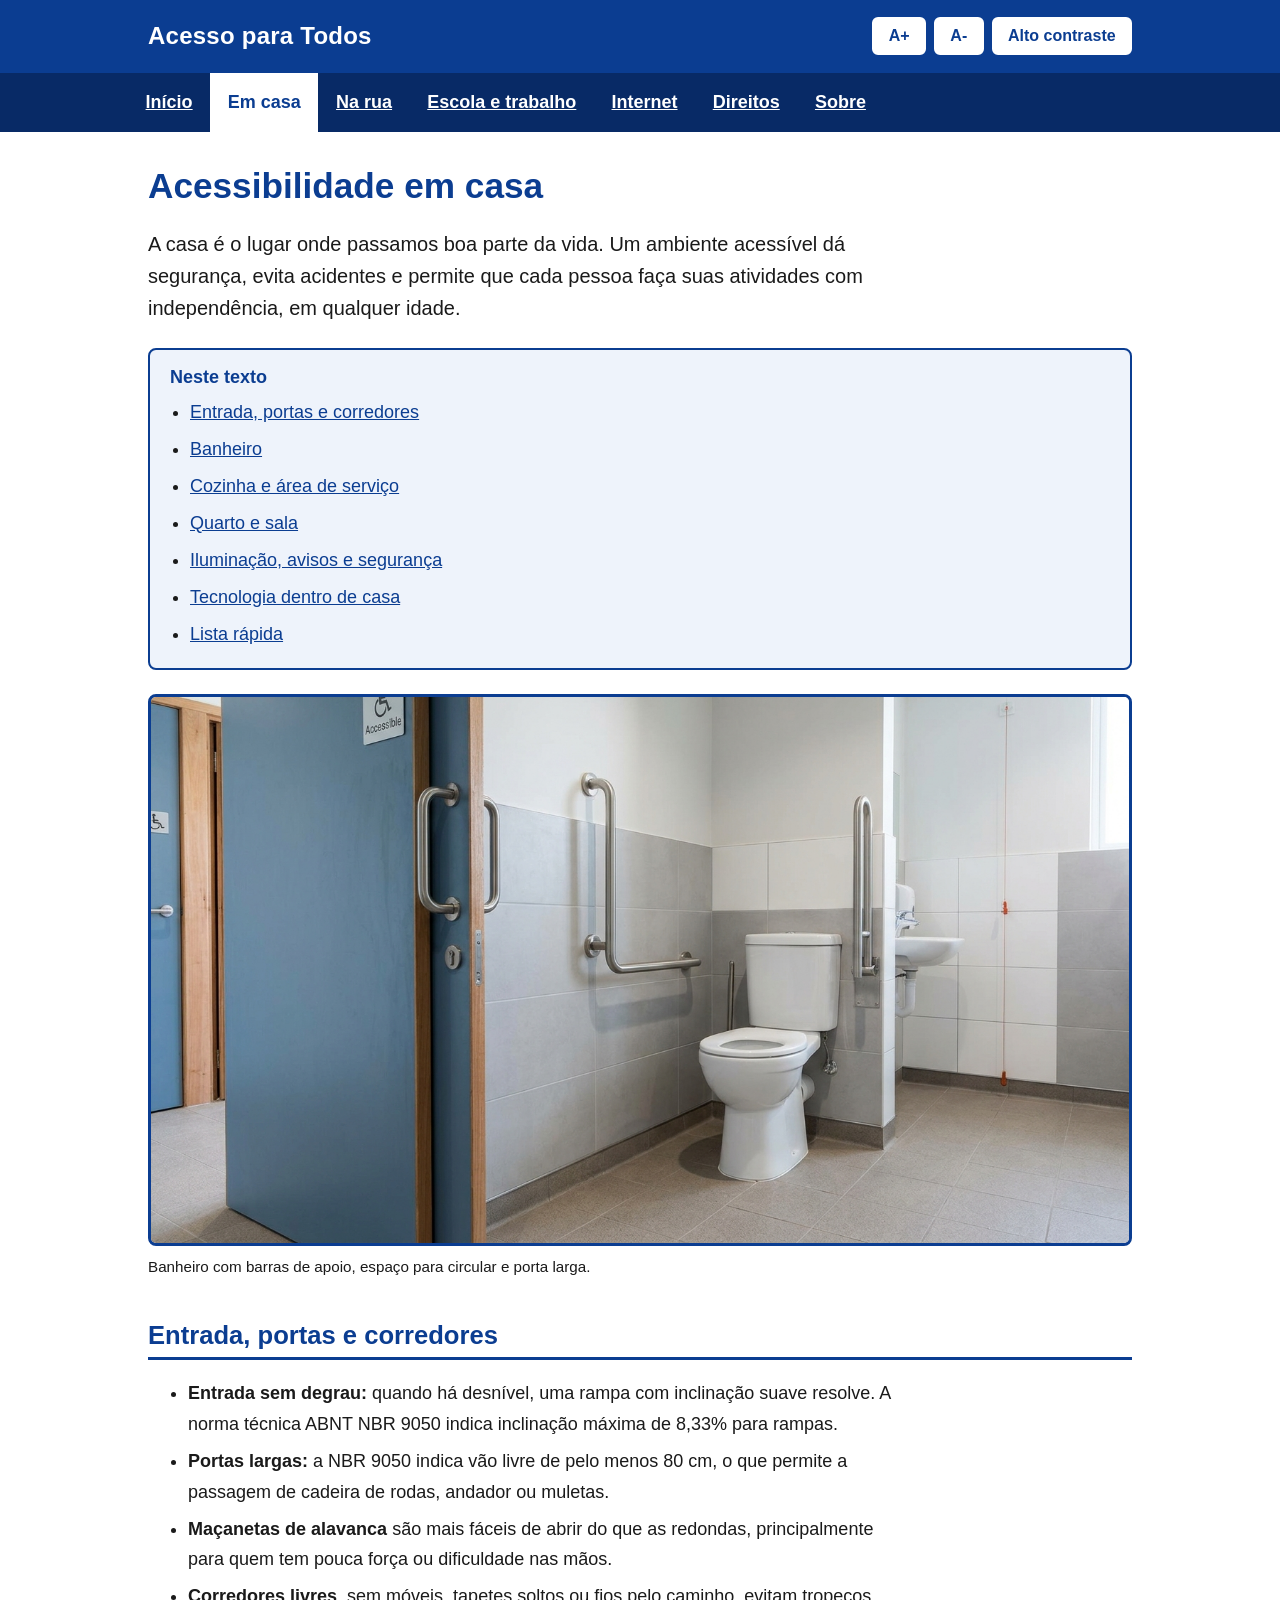
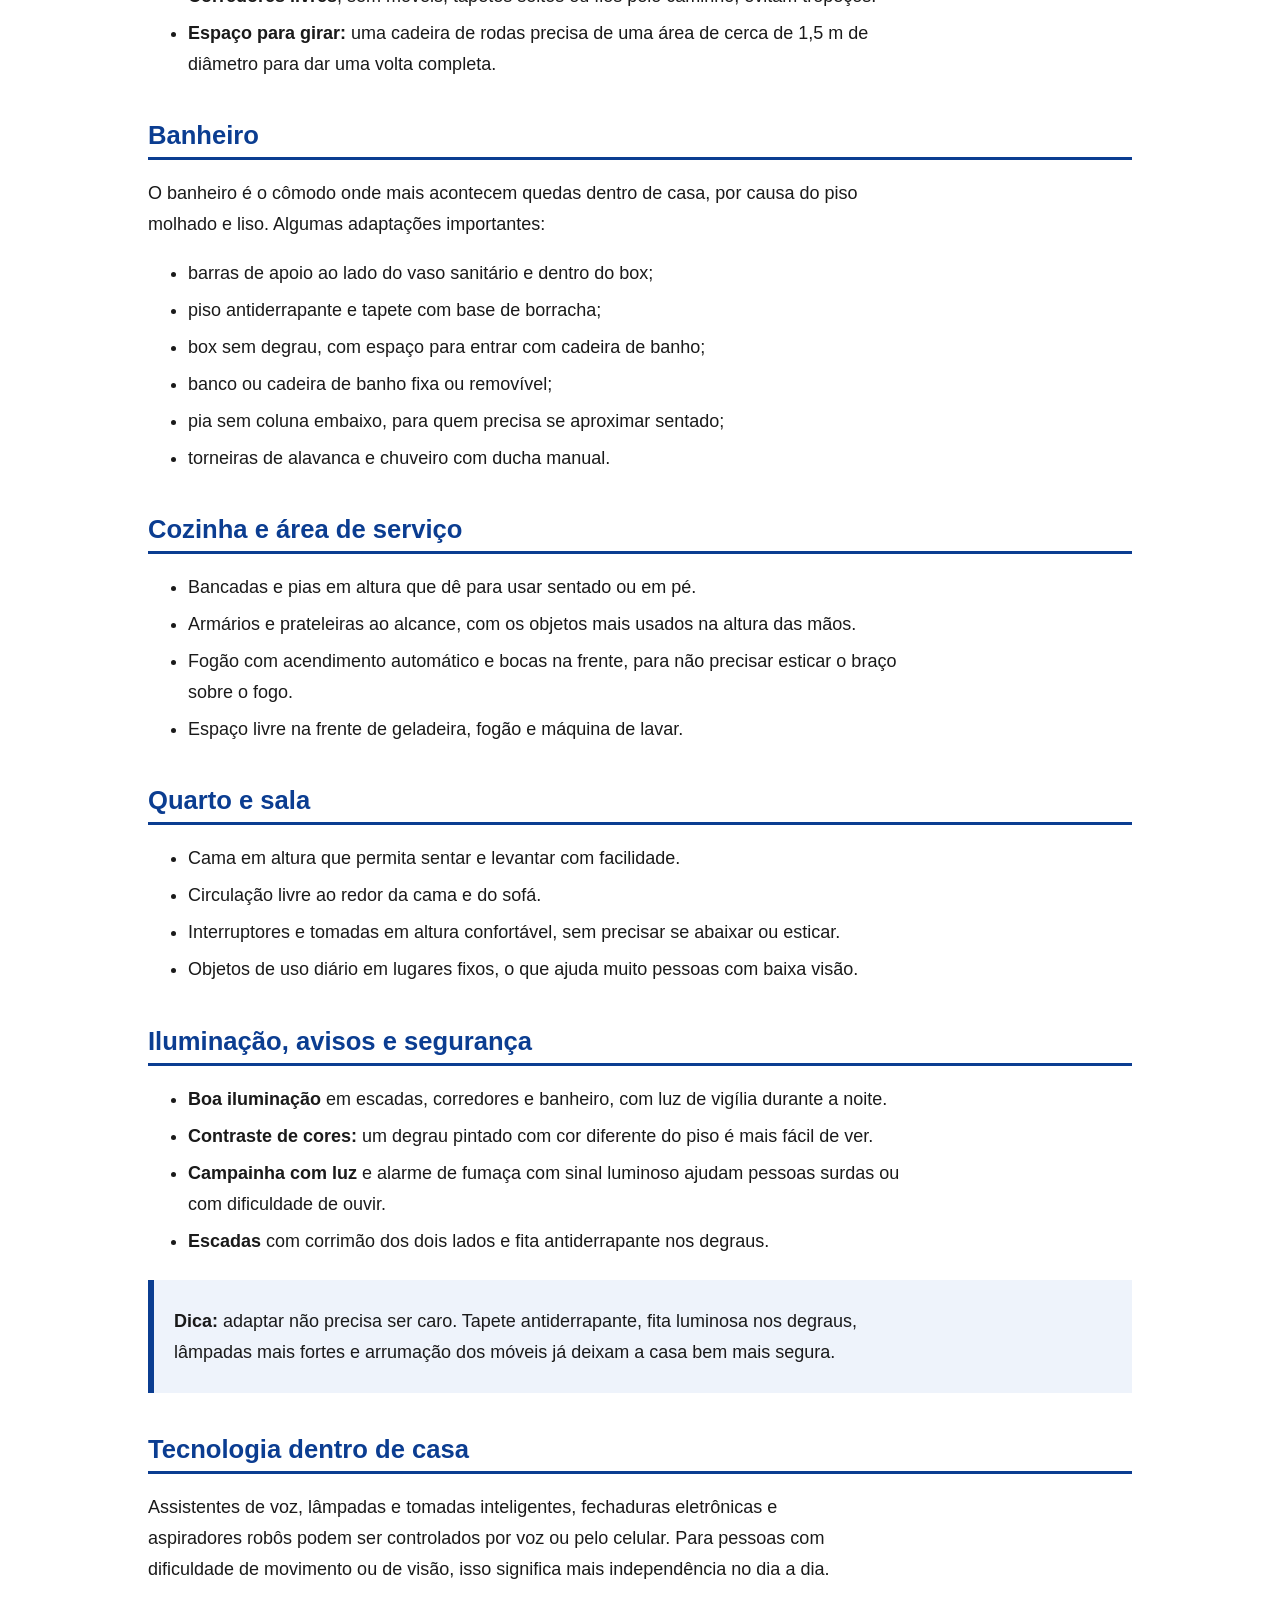
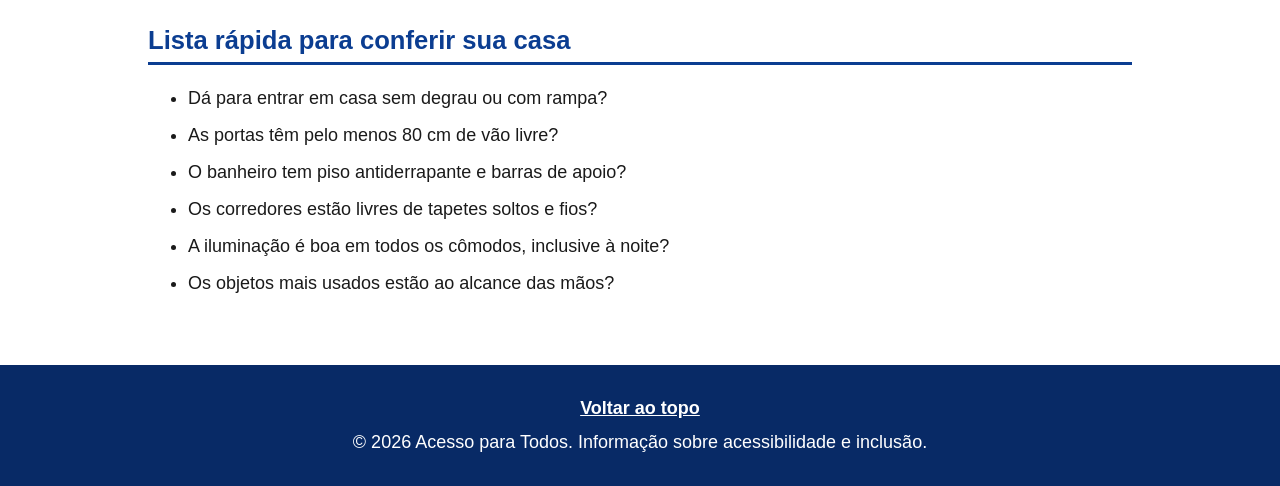
==== casa.html @ a513bd5e "responsividade update" ====
<!DOCTYPE html>
<html lang="pt-BR">
<head>
  <meta charset="UTF-8">
  <meta name="viewport" content="width=device-width, initial-scale=1.0">
  <meta name="description" content="Como tornar a casa mais acessível: portas, corredores, banheiro, cozinha, iluminação, avisos e tecnologia, com adaptações simples e baratas.">
  <title>Acessibilidade em casa | Acesso para Todos</title>
  <link rel="stylesheet" href="css/style.css">
</head>
<body>
  <a class="pular" href="#conteudo">Pular para o conteúdo</a>

  <header id="topo">
    <div class="topo">
      <p class="logo">Acesso para Todos</p>
      <div class="ferramentas" role="group" aria-label="Ferramentas de acessibilidade">
        <button type="button" id="aumentar" aria-label="Aumentar tamanho da fonte">A+</button>
        <button type="button" id="diminuir" aria-label="Diminuir tamanho da fonte">A-</button>
        <button type="button" id="contraste" aria-pressed="false">Alto contraste</button>
      </div>
    </div>
    <nav aria-label="Menu principal">
      <ul>
        <li><a href="index.html">Início</a></li>
        <li><a href="casa.html" aria-current="page">Em casa</a></li>
        <li><a href="rua.html">Na rua</a></li>
        <li><a href="escola-trabalho.html">Escola e trabalho</a></li>
        <li><a href="internet.html">Internet</a></li>
        <li><a href="direitos.html">Direitos</a></li>
        <li><a href="sobre.html">Sobre</a></li>
      </ul>
    </nav>
  </header>

  <main id="conteudo" tabindex="-1">
    <h1>Acessibilidade em casa</h1>
    <p class="lead">A casa é o lugar onde passamos boa parte da vida. Um ambiente acessível dá segurança, evita acidentes e permite que cada pessoa faça suas atividades com independência, em qualquer idade.</p>

    <nav class="indice" aria-label="Neste texto">
      <p class="indice-titulo">Neste texto</p>
      <ul>
        <li><a href="#entrada">Entrada, portas e corredores</a></li>
        <li><a href="#banheiro">Banheiro</a></li>
        <li><a href="#cozinha">Cozinha e área de serviço</a></li>
        <li><a href="#quarto-sala">Quarto e sala</a></li>
        <li><a href="#luz-avisos">Iluminação, avisos e segurança</a></li>
        <li><a href="#tecnologia">Tecnologia dentro de casa</a></li>
        <li><a href="#checklist">Lista rápida</a></li>
      </ul>
    </nav>

    <figure>
      <img src="img/casa.jpg" alt="Banheiro adaptado com barras de apoio na parede ao lado do vaso sanitário, pia baixa e porta de correr larga.">
      <figcaption>Banheiro com barras de apoio, espaço para circular e porta larga.</figcaption>
    </figure>

    <h2 id="entrada">Entrada, portas e corredores</h2>
    <ul>
      <li><strong>Entrada sem degrau:</strong> quando há desnível, uma rampa com inclinação suave resolve. A norma técnica ABNT NBR 9050 indica inclinação máxima de 8,33% para rampas.</li>
      <li><strong>Portas largas:</strong> a NBR 9050 indica vão livre de pelo menos 80 cm, o que permite a passagem de cadeira de rodas, andador ou muletas.</li>
      <li><strong>Maçanetas de alavanca</strong> são mais fáceis de abrir do que as redondas, principalmente para quem tem pouca força ou dificuldade nas mãos.</li>
      <li><strong>Corredores livres</strong>, sem móveis, tapetes soltos ou fios pelo caminho, evitam tropeços.</li>
      <li><strong>Espaço para girar:</strong> uma cadeira de rodas precisa de uma área de cerca de 1,5 m de diâmetro para dar uma volta completa.</li>
    </ul>

    <h2 id="banheiro">Banheiro</h2>
    <p>O banheiro é o cômodo onde mais acontecem quedas dentro de casa, por causa do piso molhado e liso. Algumas adaptações importantes:</p>
    <ul>
      <li>barras de apoio ao lado do vaso sanitário e dentro do box;</li>
      <li>piso antiderrapante e tapete com base de borracha;</li>
      <li>box sem degrau, com espaço para entrar com cadeira de banho;</li>
      <li>banco ou cadeira de banho fixa ou removível;</li>
      <li>pia sem coluna embaixo, para quem precisa se aproximar sentado;</li>
      <li>torneiras de alavanca e chuveiro com ducha manual.</li>
    </ul>

    <h2 id="cozinha">Cozinha e área de serviço</h2>
    <ul>
      <li>Bancadas e pias em altura que dê para usar sentado ou em pé.</li>
      <li>Armários e prateleiras ao alcance, com os objetos mais usados na altura das mãos.</li>
      <li>Fogão com acendimento automático e bocas na frente, para não precisar esticar o braço sobre o fogo.</li>
      <li>Espaço livre na frente de geladeira, fogão e máquina de lavar.</li>
    </ul>

    <h2 id="quarto-sala">Quarto e sala</h2>
    <ul>
      <li>Cama em altura que permita sentar e levantar com facilidade.</li>
      <li>Circulação livre ao redor da cama e do sofá.</li>
      <li>Interruptores e tomadas em altura confortável, sem precisar se abaixar ou esticar.</li>
      <li>Objetos de uso diário em lugares fixos, o que ajuda muito pessoas com baixa visão.</li>
    </ul>

    <h2 id="luz-avisos">Iluminação, avisos e segurança</h2>
    <ul>
      <li><strong>Boa iluminação</strong> em escadas, corredores e banheiro, com luz de vigília durante a noite.</li>
      <li><strong>Contraste de cores:</strong> um degrau pintado com cor diferente do piso é mais fácil de ver.</li>
      <li><strong>Campainha com luz</strong> e alarme de fumaça com sinal luminoso ajudam pessoas surdas ou com dificuldade de ouvir.</li>
      <li><strong>Escadas</strong> com corrimão dos dois lados e fita antiderrapante nos degraus.</li>
    </ul>
    <aside class="destaque">
      <p><strong>Dica:</strong> adaptar não precisa ser caro. Tapete antiderrapante, fita luminosa nos degraus, lâmpadas mais fortes e arrumação dos móveis já deixam a casa bem mais segura.</p>
    </aside>

    <h2 id="tecnologia">Tecnologia dentro de casa</h2>
    <p>Assistentes de voz, lâmpadas e tomadas inteligentes, fechaduras eletrônicas e aspiradores robôs podem ser controlados por voz ou pelo celular. Para pessoas com dificuldade de movimento ou de visão, isso significa mais independência no dia a dia.</p>

    <h2 id="checklist">Lista rápida para conferir sua casa</h2>
    <ul>
      <li>Dá para entrar em casa sem degrau ou com rampa?</li>
      <li>As portas têm pelo menos 80 cm de vão livre?</li>
      <li>O banheiro tem piso antiderrapante e barras de apoio?</li>
      <li>Os corredores estão livres de tapetes soltos e fios?</li>
      <li>A iluminação é boa em todos os cômodos, inclusive à noite?</li>
      <li>Os objetos mais usados estão ao alcance das mãos?</li>
    </ul>
  </main>

  <footer>
    <p><a href="#topo">Voltar ao topo</a></p>
    <p>&copy; 2026 Acesso para Todos. Informação sobre acessibilidade e inclusão.</p>
  </footer>

  <div vw class="enabled">
    <div vw-access-button class="active"></div>
    <div vw-plugin-wrapper>
      <div class="vw-plugin-top-wrapper"></div>
    </div>
  </div>
  <script src="https://vlibras.gov.br/app/vlibras-plugin.js"></script>
  <script>new window.VLibras.Widget('https://vlibras.gov.br/app');</script>

  <script src="js/acessibilidade.js"></script>
</body>
</html>
---- css/style.css ----
:root {
  --fundo: #ffffff;
  --texto: #1a1a1a;
  --destaque: #0b3d91;
  --fundo-suave: #eef3fb;
  --borda: #0b3d91;
  --foco: #b34700;
}

* { box-sizing: border-box; }

html {
  font-size: 100%;
  scroll-behavior: smooth;
}

@media (prefers-reduced-motion: reduce) {
  html { scroll-behavior: auto; }
}

body {
  margin: 0;
  overflow-wrap: break-word;
  font-family: "Segoe UI", Arial, Helvetica, sans-serif;
  font-size: 1.125rem;
  line-height: 1.7;
  color: var(--texto);
  background: var(--fundo);
}

a:focus-visible,
button:focus-visible,
main:focus-visible,
.tabela:focus-visible {
  outline: 4px solid var(--foco);
  outline-offset: 3px;
}

header a:focus-visible,
header button:focus-visible,
footer a:focus-visible {
  outline-color: #ffd400;
}

.pular {
  position: absolute;
  left: 0.5rem;
  top: -4rem;
  padding: 0.75rem 1rem;
  background: #000;
  color: #fff;
  font-weight: bold;
  z-index: 1000;
}
.pular:focus { top: 0.5rem; }

header {
  background: var(--destaque);
  color: #fff;
}

.topo {
  display: flex;
  flex-wrap: wrap;
  gap: 1rem;
  align-items: center;
  justify-content: space-between;
  padding: 1rem 1.25rem;
  max-width: 64rem;
  margin: 0 auto;
}

.logo {
  margin: 0;
  font-size: 1.5rem;
  font-weight: bold;
  letter-spacing: 0.01em;
}

.ferramentas {
  display: flex;
  flex-wrap: wrap;
  gap: 0.5rem;
}

.ferramentas button {
  font-size: 1rem;
  font-family: inherit;
  padding: 0.5rem 0.9rem;
  border: 2px solid #fff;
  background: #fff;
  color: var(--destaque);
  font-weight: bold;
  border-radius: 6px;
  cursor: pointer;
}

.ferramentas button[aria-pressed="true"] {
  background: #000;
  color: #ffeb3b;
  border-color: #ffeb3b;
}

nav[aria-label="Menu principal"] { background: #082a66; }

nav[aria-label="Menu principal"] ul {
  list-style: none;
  margin: 0 auto;
  padding: 0;
  max-width: 64rem;
  display: flex;
  flex-wrap: wrap;
}

nav[aria-label="Menu principal"] li {
  margin: 0;
  max-width: none;
}

nav[aria-label="Menu principal"] a {
  display: block;
  padding: 0.9rem 1.1rem;
  color: #fff;
  text-decoration: underline;
  font-weight: bold;
}

nav[aria-label="Menu principal"] a:hover { background: #0b3d91; }

nav[aria-label="Menu principal"] a[aria-current="page"] {
  background: #fff;
  color: var(--destaque);
  text-decoration: none;
}

main {
  max-width: 64rem;
  margin: 0 auto;
  padding: 2rem 1.25rem 3rem;
}

h1 {
  font-size: 2.2rem;
  line-height: 1.25;
  margin: 0 0 1rem;
  color: var(--destaque);
  hyphens: auto;
}

h2 {
  font-size: 1.6rem;
  line-height: 1.3;
  margin: 2.5rem 0 0.75rem;
  padding-bottom: 0.3rem;
  border-bottom: 3px solid var(--borda);
  color: var(--destaque);
}

h3 {
  font-size: 1.25rem;
  line-height: 1.3;
  margin: 1.5rem 0 0.5rem;
  color: var(--destaque);
}

p, li { max-width: 72ch; }

main, .hero, .indice, .destaque, .numeros li, .cards li { min-width: 0; }

li { margin-bottom: 0.4rem; }

.lead {
  font-size: 1.25rem;
  line-height: 1.6;
}

a { color: var(--destaque); text-decoration: underline; }
a:hover { text-decoration-thickness: 3px; }

.hero {
  background: var(--fundo-suave);
  border-left: 8px solid var(--borda);
  padding: 1.5rem 1.5rem 1rem;
  margin-bottom: 1.5rem;
}

.hero h1 { font-size: 2.4rem; }

figure { margin: 1.5rem 0; }

figure img {
  display: block;
  width: 100%;
  max-width: 100%;
  height: auto;
  border: 3px solid var(--borda);
  border-radius: 8px;
}

figcaption {
  font-size: 0.95rem;
  margin-top: 0.5rem;
}

.indice {
  background: var(--fundo-suave);
  border: 2px solid var(--borda);
  border-radius: 8px;
  padding: 0.75rem 1.25rem;
  margin: 1.5rem 0;
}

.indice-titulo {
  margin: 0 0 0.25rem;
  font-weight: bold;
  color: var(--destaque);
}

.indice ul {
  margin: 0;
  padding-left: 1.25rem;
}

.destaque {
  background: var(--fundo-suave);
  border-left: 6px solid var(--borda);
  padding: 0.5rem 1.25rem;
  margin: 1.5rem 0;
}

.numeros {
  list-style: none;
  padding: 0;
  display: grid;
  grid-template-columns: repeat(auto-fit, minmax(min(15rem, 100%), 1fr));
  gap: 1rem;
}

.numeros li {
  background: var(--fundo-suave);
  border: 2px solid var(--borda);
  border-radius: 8px;
  padding: 1rem 1.25rem;
  max-width: none;
  margin: 0;
}

.numeros strong {
  display: block;
  font-size: 2rem;
  line-height: 1.2;
  color: var(--destaque);
}

.cards {
  list-style: none;
  padding: 0;
  display: grid;
  grid-template-columns: repeat(auto-fit, minmax(min(15rem, 100%), 1fr));
  gap: 1rem;
}

.cards li {
  border: 2px solid var(--borda);
  border-radius: 8px;
  padding: 0.5rem 1.25rem 1rem;
  max-width: none;
  margin: 0;
}

.cards h3 { margin-top: 0.75rem; }
.cards p { margin: 0; }

.tabela {
  overflow-x: auto;
  margin: 1rem 0;
}

table {
  border-collapse: collapse;
  width: 100%;
  min-width: 32rem;
}

caption {
  text-align: left;
  font-weight: bold;
  margin-bottom: 0.5rem;
}

th, td {
  border: 2px solid var(--borda);
  padding: 0.6rem 0.8rem;
  text-align: left;
  vertical-align: top;
}

th { background: var(--fundo-suave); }

footer {
  background: #082a66;
  color: #fff;
  text-align: center;
  padding: 1.5rem 1rem;
}

footer p {
  margin: 0.25rem auto;
  max-width: none;
}

footer a { color: #fff; font-weight: bold; }

body.alto-contraste {
  --fundo: #000000;
  --texto: #ffffff;
  --destaque: #ffeb3b;
  --fundo-suave: #1a1a1a;
  --borda: #ffeb3b;
  --foco: #00e5ff;
}

body.alto-contraste header,
body.alto-contraste nav[aria-label="Menu principal"],
body.alto-contraste footer {
  background: #000;
  color: #ffeb3b;
  border-bottom: 2px solid #ffeb3b;
}

body.alto-contraste nav[aria-label="Menu principal"] a { color: #ffeb3b; }
body.alto-contraste nav[aria-label="Menu principal"] a:hover { background: #1a1a1a; }
body.alto-contraste nav[aria-label="Menu principal"] a[aria-current="page"] { background: #ffeb3b; color: #000; }
body.alto-contraste .ferramentas button { background: #000; color: #ffeb3b; border-color: #ffeb3b; }
body.alto-contraste .ferramentas button[aria-pressed="true"] { background: #ffeb3b; color: #000; }
body.alto-contraste a { color: #00e5ff; }
body.alto-contraste footer a { color: #ffeb3b; }
body.alto-contraste header a:focus-visible,
body.alto-contraste header button:focus-visible,
body.alto-contraste footer a:focus-visible { outline-color: #00e5ff; }

@media (max-width: 600px) {
  main { padding: 1.25rem 1rem 2.5rem; }
  .topo { padding: 0.75rem 1rem; }
  h1, .hero h1 { font-size: 1.6rem; }
  h2 { font-size: 1.3rem; }
  .lead { font-size: 1.1rem; }
  .hero { padding: 1rem 1rem 0.5rem; border-left-width: 6px; }
  nav[aria-label="Menu principal"] ul { flex-direction: column; }
  nav[aria-label="Menu principal"] a { padding: 0.75rem 1rem; }
  table { min-width: 28rem; }
}
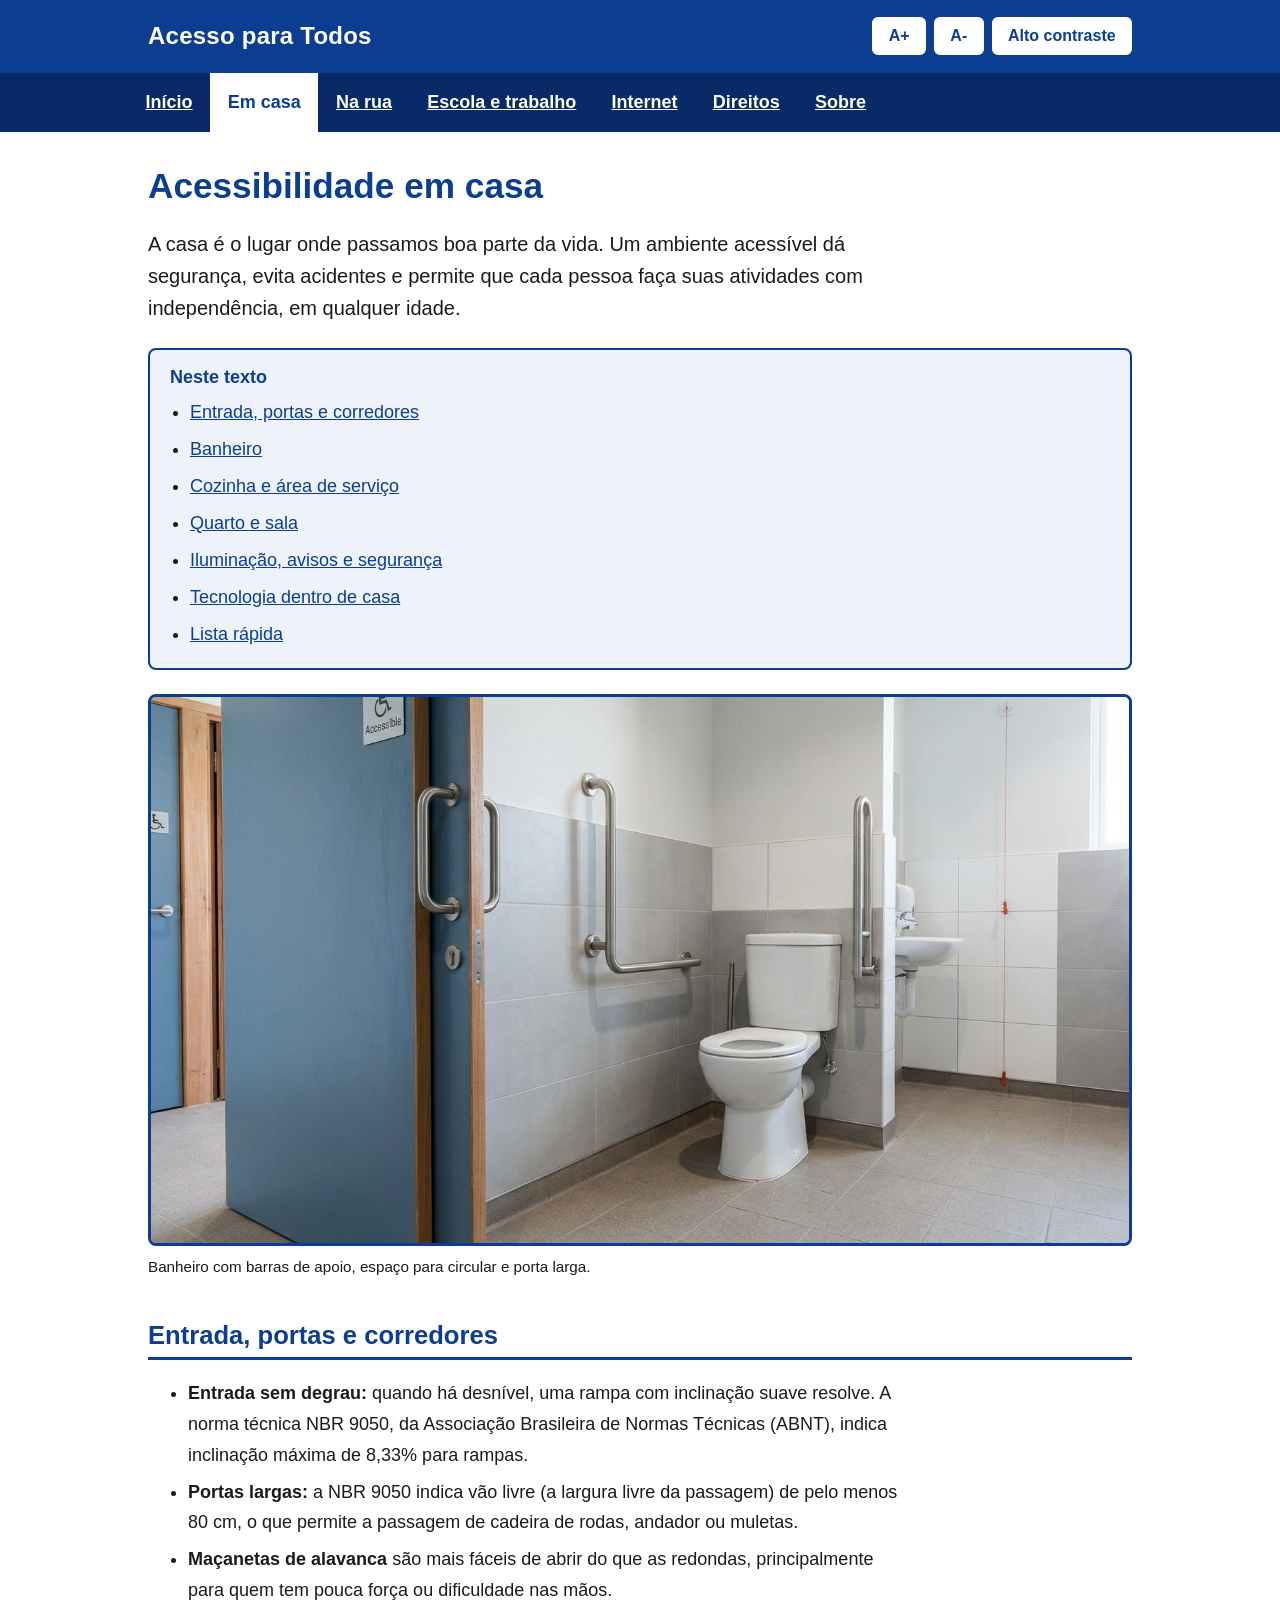
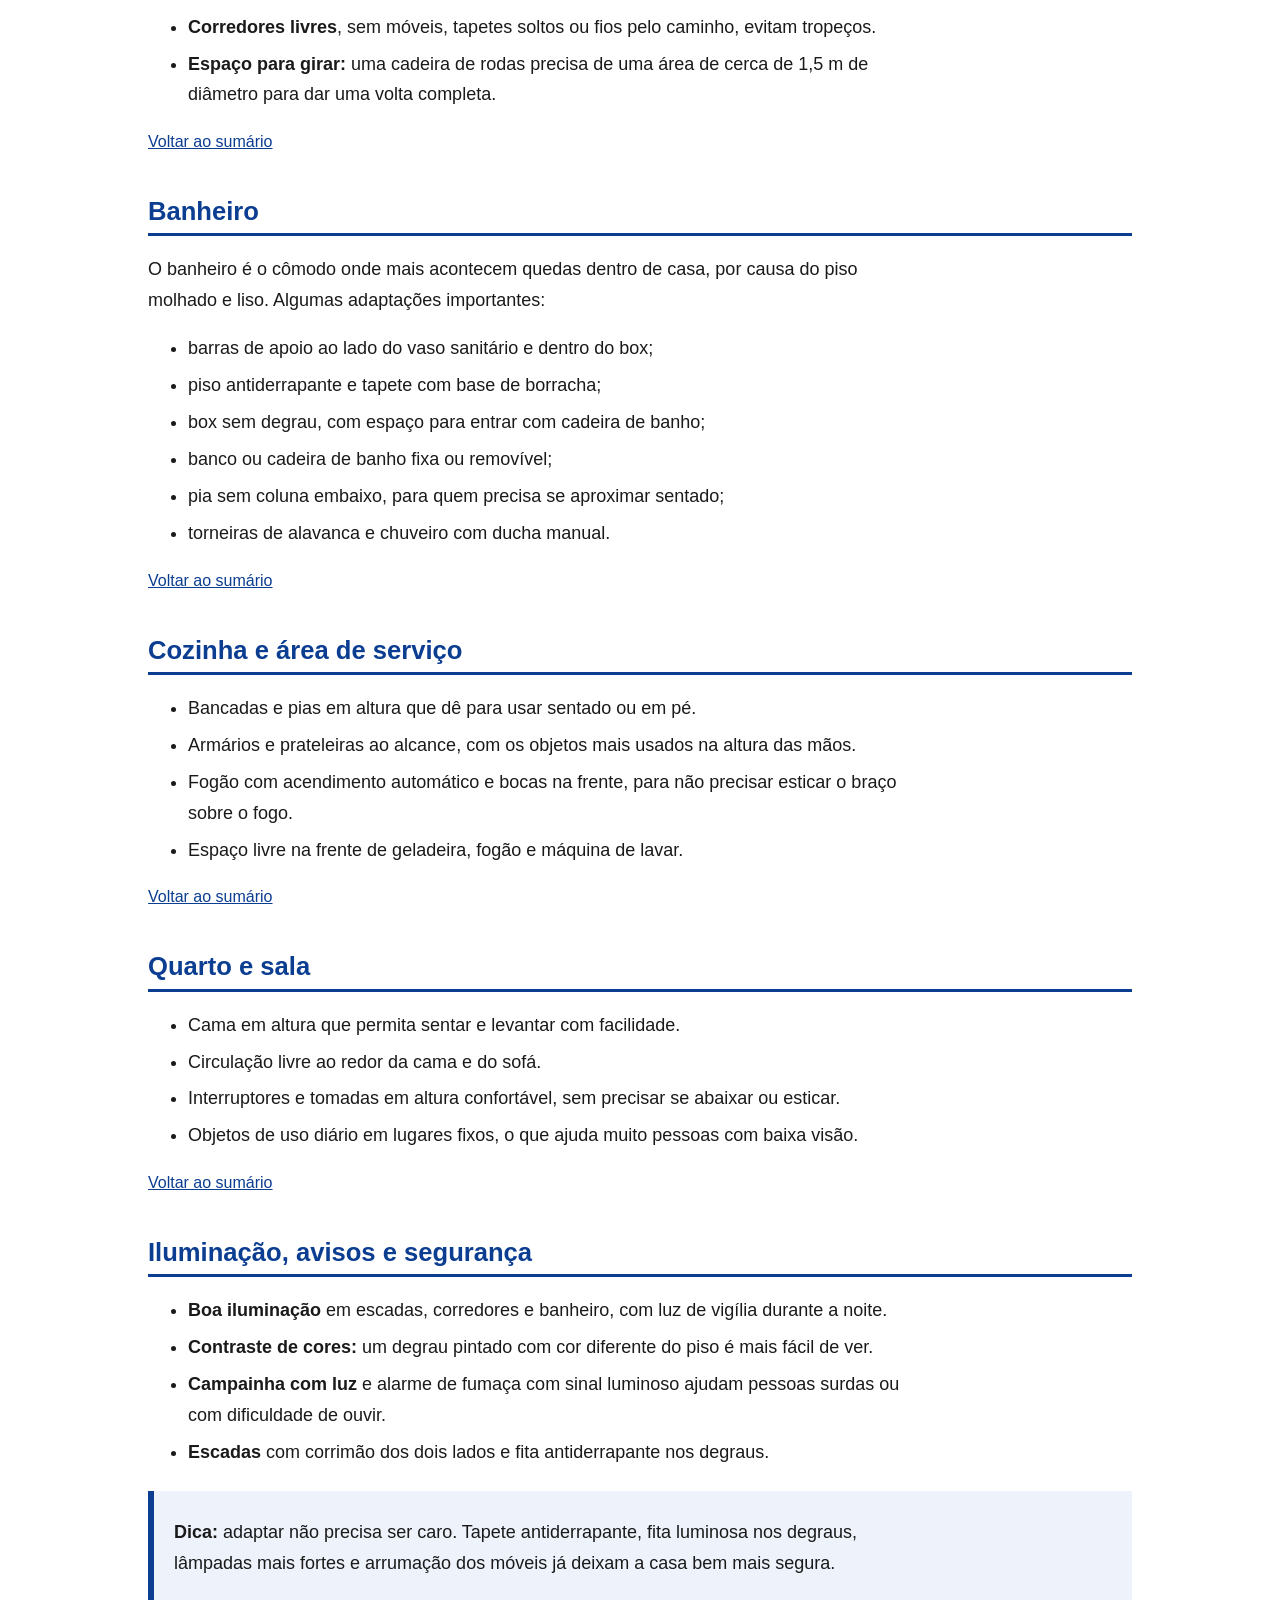
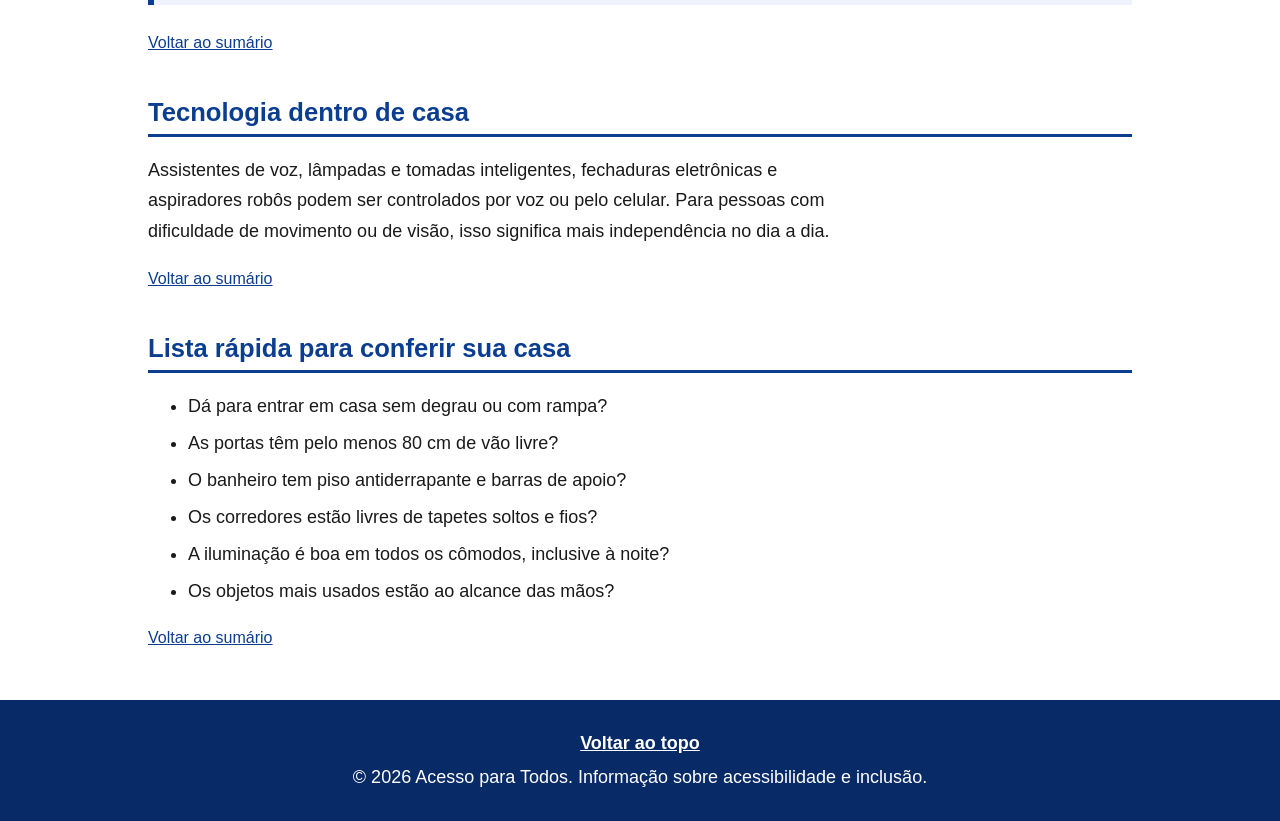
==== commit 3d8f130d: "update eMAG" ====
--- a/casa.html
+++ b/casa.html
@@ -8,18 +8,20 @@
   <link rel="stylesheet" href="css/style.css">
 </head>
 <body>
-  <a class="pular" href="#conteudo">Pular para o conteúdo</a>
+  <a class="pular" href="#conteudo" accesskey="1">Pular para o conteúdo</a>
+  <a class="pular" href="#menu" accesskey="2">Pular para o menu</a>
+  <a class="pular" href="#rodape" accesskey="3">Pular para o rodapé</a>
 
   <header id="topo">
     <div class="topo">
       <p class="logo">Acesso para Todos</p>
       <div class="ferramentas" role="group" aria-label="Ferramentas de acessibilidade">
-        <button type="button" id="aumentar" aria-label="Aumentar tamanho da fonte">A+</button>
-        <button type="button" id="diminuir" aria-label="Diminuir tamanho da fonte">A-</button>
+        <button type="button" id="aumentar" aria-label="A+ (aumentar tamanho da fonte)">A+</button>
+        <button type="button" id="diminuir" aria-label="A- (diminuir tamanho da fonte)">A-</button>
         <button type="button" id="contraste" aria-pressed="false">Alto contraste</button>
       </div>
     </div>
-    <nav aria-label="Menu principal">
+    <nav aria-label="Menu principal" id="menu">
       <ul>
         <li><a href="index.html">Início</a></li>
         <li><a href="casa.html" aria-current="page">Em casa</a></li>
@@ -36,7 +38,7 @@
     <h1>Acessibilidade em casa</h1>
     <p class="lead">A casa é o lugar onde passamos boa parte da vida. Um ambiente acessível dá segurança, evita acidentes e permite que cada pessoa faça suas atividades com independência, em qualquer idade.</p>
 
-    <nav class="indice" aria-label="Neste texto">
+    <nav class="indice" id="sumario" aria-label="Neste texto">
       <p class="indice-titulo">Neste texto</p>
       <ul>
         <li><a href="#entrada">Entrada, portas e corredores</a></li>
@@ -50,18 +52,19 @@
     </nav>
 
     <figure>
-      <img src="img/casa.jpg" alt="Banheiro adaptado com barras de apoio na parede ao lado do vaso sanitário, pia baixa e porta de correr larga.">
+      <img src="img/casa.jpg" alt="Banheiro adaptado, com barras de apoio ao lado do vaso sanitário, pia baixa e porta de correr larga.">
       <figcaption>Banheiro com barras de apoio, espaço para circular e porta larga.</figcaption>
     </figure>
 
     <h2 id="entrada">Entrada, portas e corredores</h2>
     <ul>
-      <li><strong>Entrada sem degrau:</strong> quando há desnível, uma rampa com inclinação suave resolve. A norma técnica ABNT NBR 9050 indica inclinação máxima de 8,33% para rampas.</li>
-      <li><strong>Portas largas:</strong> a NBR 9050 indica vão livre de pelo menos 80 cm, o que permite a passagem de cadeira de rodas, andador ou muletas.</li>
+      <li><strong>Entrada sem degrau:</strong> quando há desnível, uma rampa com inclinação suave resolve. A norma técnica NBR 9050, da Associação Brasileira de Normas Técnicas (ABNT), indica inclinação máxima de 8,33% para rampas.</li>
+      <li><strong>Portas largas:</strong> a NBR 9050 indica vão livre (a largura livre da passagem) de pelo menos 80 cm, o que permite a passagem de cadeira de rodas, andador ou muletas.</li>
       <li><strong>Maçanetas de alavanca</strong> são mais fáceis de abrir do que as redondas, principalmente para quem tem pouca força ou dificuldade nas mãos.</li>
       <li><strong>Corredores livres</strong>, sem móveis, tapetes soltos ou fios pelo caminho, evitam tropeços.</li>
       <li><strong>Espaço para girar:</strong> uma cadeira de rodas precisa de uma área de cerca de 1,5 m de diâmetro para dar uma volta completa.</li>
     </ul>
+    <p class="voltar"><a href="#sumario">Voltar ao sumário</a></p>
 
     <h2 id="banheiro">Banheiro</h2>
     <p>O banheiro é o cômodo onde mais acontecem quedas dentro de casa, por causa do piso molhado e liso. Algumas adaptações importantes:</p>
@@ -73,6 +76,7 @@
       <li>pia sem coluna embaixo, para quem precisa se aproximar sentado;</li>
       <li>torneiras de alavanca e chuveiro com ducha manual.</li>
     </ul>
+    <p class="voltar"><a href="#sumario">Voltar ao sumário</a></p>
 
     <h2 id="cozinha">Cozinha e área de serviço</h2>
     <ul>
@@ -81,6 +85,7 @@
       <li>Fogão com acendimento automático e bocas na frente, para não precisar esticar o braço sobre o fogo.</li>
       <li>Espaço livre na frente de geladeira, fogão e máquina de lavar.</li>
     </ul>
+    <p class="voltar"><a href="#sumario">Voltar ao sumário</a></p>
 
     <h2 id="quarto-sala">Quarto e sala</h2>
     <ul>
@@ -89,6 +94,7 @@
       <li>Interruptores e tomadas em altura confortável, sem precisar se abaixar ou esticar.</li>
       <li>Objetos de uso diário em lugares fixos, o que ajuda muito pessoas com baixa visão.</li>
     </ul>
+    <p class="voltar"><a href="#sumario">Voltar ao sumário</a></p>
 
     <h2 id="luz-avisos">Iluminação, avisos e segurança</h2>
     <ul>
@@ -100,9 +106,11 @@
     <aside class="destaque">
       <p><strong>Dica:</strong> adaptar não precisa ser caro. Tapete antiderrapante, fita luminosa nos degraus, lâmpadas mais fortes e arrumação dos móveis já deixam a casa bem mais segura.</p>
     </aside>
+    <p class="voltar"><a href="#sumario">Voltar ao sumário</a></p>
 
     <h2 id="tecnologia">Tecnologia dentro de casa</h2>
     <p>Assistentes de voz, lâmpadas e tomadas inteligentes, fechaduras eletrônicas e aspiradores robôs podem ser controlados por voz ou pelo celular. Para pessoas com dificuldade de movimento ou de visão, isso significa mais independência no dia a dia.</p>
+    <p class="voltar"><a href="#sumario">Voltar ao sumário</a></p>
 
     <h2 id="checklist">Lista rápida para conferir sua casa</h2>
     <ul>
@@ -113,9 +121,10 @@
       <li>A iluminação é boa em todos os cômodos, inclusive à noite?</li>
       <li>Os objetos mais usados estão ao alcance das mãos?</li>
     </ul>
+    <p class="voltar"><a href="#sumario">Voltar ao sumário</a></p>
   </main>
 
-  <footer>
+  <footer id="rodape">
     <p><a href="#topo">Voltar ao topo</a></p>
     <p>&copy; 2026 Acesso para Todos. Informação sobre acessibilidade e inclusão.</p>
   </footer>
--- a/css/style.css
+++ b/css/style.css
@@ -78,10 +78,12 @@
 }
 
 .ferramentas {
-  display: flex;
+  display: none;
   flex-wrap: wrap;
   gap: 0.5rem;
 }
+
+.js .ferramentas { display: flex; }
 
 .ferramentas button {
   font-size: 1rem;
@@ -99,6 +101,11 @@
   background: #000;
   color: #ffeb3b;
   border-color: #ffeb3b;
+}
+
+.ferramentas button[aria-pressed="true"]::before {
+  content: "\2713 ";
+  content: "\2713 " / "";
 }
 
 nav[aria-label="Menu principal"] { background: #082a66; }
@@ -208,6 +215,11 @@
   border-radius: 8px;
   padding: 0.75rem 1.25rem;
   margin: 1.5rem 0;
+}
+
+.voltar {
+  margin: 0.75rem 0 0;
+  font-size: 1rem;
 }
 
 .indice-titulo {
@@ -346,7 +358,6 @@
   h2 { font-size: 1.3rem; }
   .lead { font-size: 1.1rem; }
   .hero { padding: 1rem 1rem 0.5rem; border-left-width: 6px; }
-  nav[aria-label="Menu principal"] ul { flex-direction: column; }
-  nav[aria-label="Menu principal"] a { padding: 0.75rem 1rem; }
+  nav[aria-label="Menu principal"] a { padding: 0.6rem 0.75rem; }
   table { min-width: 28rem; }
 }
